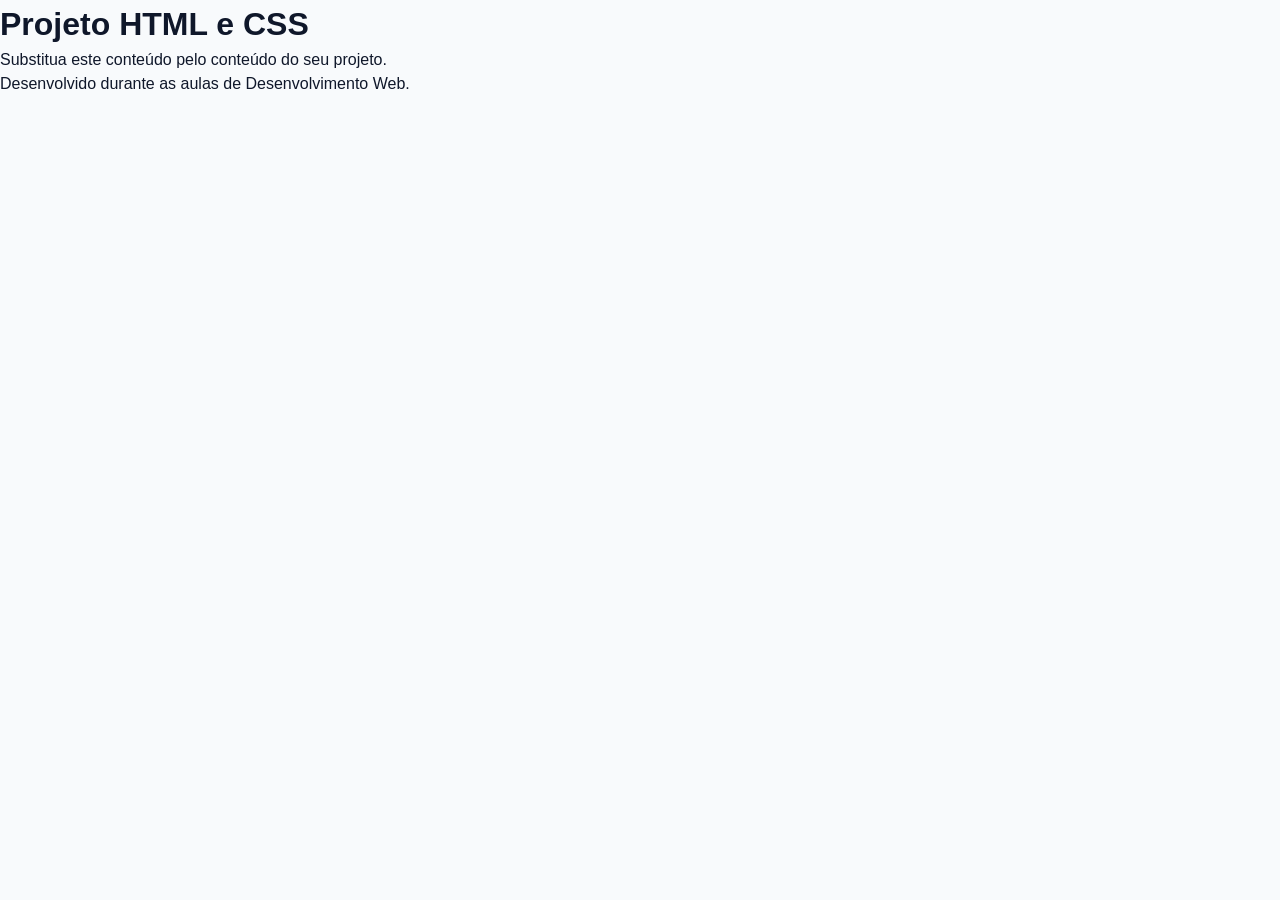
==== index.html @ 0aeafa7f "Initial commit" ====
<!doctype html>
<html lang="pt-BR">
  <head>
    <meta charset="UTF-8" />
    <meta
      name="viewport"
      content="width=device-width, initial-scale=1.0"
    />
    <title>Projeto HTML e CSS</title>
    <link
      rel="stylesheet"
      href="./css/reset.css"
    />

    <link
      rel="stylesheet"
      href="./css/global.css"
    />
  </head>

  <body>
    <header>
      <h1>Projeto HTML e CSS</h1>
    </header>

    <main>
      <p>Substitua este conteúdo pelo conteúdo do seu projeto.</p>
    </main>

    <footer>
      <p>Desenvolvido durante as aulas de Desenvolvimento Web.</p>
    </footer>
  </body>
</html>
---- css/global.css ----
:root {
  --color-background: #f8fafc;
  --color-text: #0f172a;
  --color-primary: #2563eb;
}

html {
  font-size: 100%;
}

body {
  margin: 0;
  color: var(--color-text);
  background-color: var(--color-background);
  font-family: Arial, Helvetica, sans-serif;
}
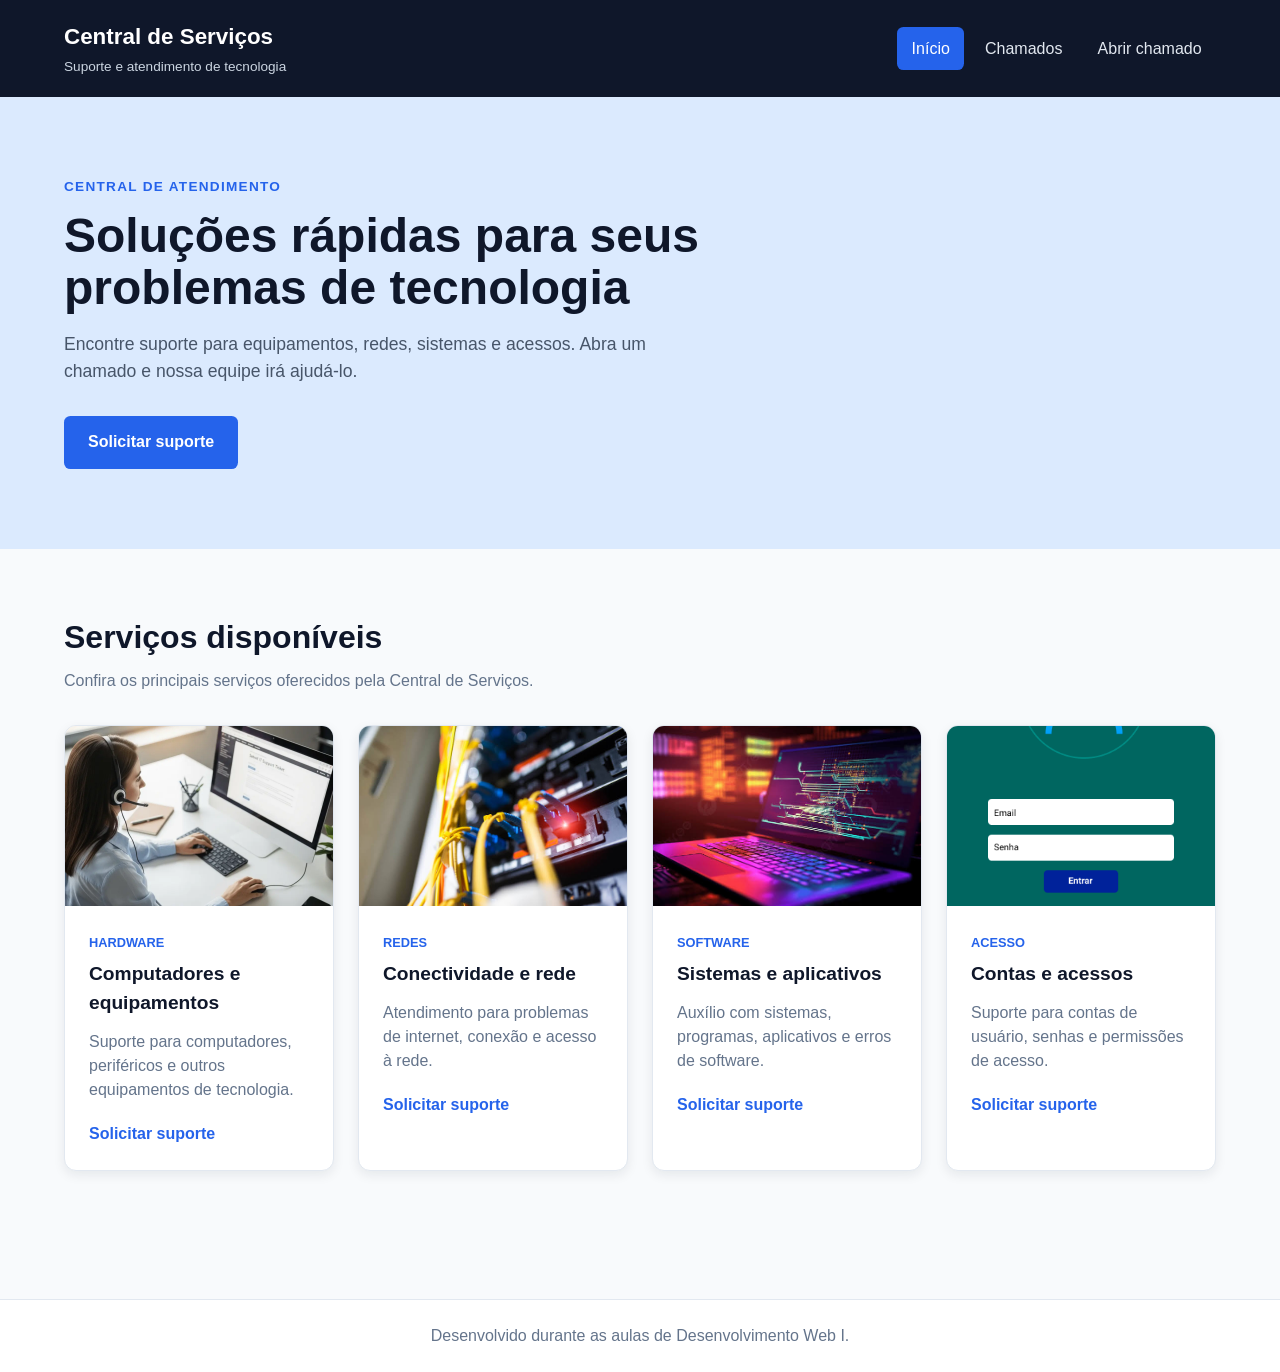
==== commit a5845c57: "Desenvolve central de serviços" ====
--- a/index.html
+++ b/index.html
@@ -6,29 +6,218 @@
       name="viewport"
       content="width=device-width, initial-scale=1.0"
     />
-    <title>Projeto HTML e CSS</title>
+
+    <title>Central de Serviços</title>
+
     <link
       rel="stylesheet"
-      href="./css/reset.css"
+      href="./assets/css/reset.css"
     />
 
     <link
       rel="stylesheet"
-      href="./css/global.css"
+      href="./assets/css/global.css"
+    />
+
+    <link
+      rel="stylesheet"
+      href="./assets/css/index.css"
     />
   </head>
 
   <body>
-    <header>
-      <h1>Projeto HTML e CSS</h1>
+    <header class="cabecalho">
+      <div class="container">
+        <div class="cabecalho-conteudo">
+          <div class="identidade">
+            <h1>Central de Serviços</h1>
+
+            <p>Suporte e atendimento de tecnologia</p>
+          </div>
+
+          <nav
+            class="menu"
+            aria-label="Navegação principal"
+          >
+            <ul>
+              <li>
+                <a
+                  href="./index.html"
+                  class="ativo"
+                >
+                  Início
+                </a>
+              </li>
+
+              <li>
+                <a href="./chamados.html">
+                  Chamados
+                </a>
+              </li>
+
+              <li>
+                <a href="./abrir-chamado.html">
+                  Abrir chamado
+                </a>
+              </li>
+            </ul>
+          </nav>
+        </div>
+      </div>
     </header>
 
     <main>
-      <p>Substitua este conteúdo pelo conteúdo do seu projeto.</p>
+      <section class="apresentacao">
+        <div class="container">
+          <div class="apresentacao-conteudo">
+            <p class="subtitulo">
+              CENTRAL DE ATENDIMENTO
+            </p>
+
+            <h2>
+              Soluções rápidas para seus problemas de
+              tecnologia
+            </h2>
+
+            <p>
+              Encontre suporte para equipamentos, redes,
+              sistemas e acessos. Abra um chamado e nossa
+              equipe irá ajudá-lo.
+            </p>
+
+            <a
+              href="./abrir-chamado.html"
+              class="botao"
+            >
+              Solicitar suporte
+            </a>
+          </div>
+        </div>
+      </section>
+
+      <section class="servicos">
+        <div class="container">
+          <div class="secao-titulo">
+            <h2>Serviços disponíveis</h2>
+
+            <p>
+              Confira os principais serviços oferecidos pela
+              Central de Serviços.
+            </p>
+          </div>
+
+          <div class="cartoes-servicos">
+            <article class="cartao-servico">
+              <img
+                src="./assets/img/computador.webp"  alt=""
+              />
+
+              <div class="cartao-conteudo">
+                <span class="categoria">
+                  Hardware
+                </span>
+
+                <h3>
+                  Computadores e equipamentos
+                </h3>
+
+                <p>
+                  Suporte para computadores, periféricos e
+                  outros equipamentos de tecnologia.
+                </p>
+
+                <a href="./abrir-chamado.html">
+                  Solicitar suporte
+                </a>
+              </div>
+            </article>
+
+            <article class="cartao-servico">
+              <img
+                src="./assets/img/rede.jpeg" alt=""
+              />
+
+              <div class="cartao-conteudo">
+                <span class="categoria">
+                  Redes
+                </span>
+
+                <h3>
+                  Conectividade e rede
+                </h3>
+
+                <p>
+                  Atendimento para problemas de internet,
+                  conexão e acesso à rede.
+                </p>
+
+                <a href="./abrir-chamado.html">
+                  Solicitar suporte
+                </a>
+              </div>
+            </article>
+
+            <article class="cartao-servico">
+              <img
+                src="./assets/img/sistemas.jpeg" alt=""
+              />
+
+              <div class="cartao-conteudo">
+                <span class="categoria">
+                  Software
+                </span>
+
+                <h3>
+                  Sistemas e aplicativos
+                </h3>
+
+                <p>
+                  Auxílio com sistemas, programas,
+                  aplicativos e erros de software.
+                </p>
+
+                <a href="./abrir-chamado.html">
+                  Solicitar suporte
+                </a>
+              </div>
+            </article>
+
+            <article class="cartao-servico">
+              <img
+                src="./assets/img/acesso.png" alt=""
+              />
+
+              <div class="cartao-conteudo">
+                <span class="categoria">
+                  Acesso
+                </span>
+
+                <h3>
+                  Contas e acessos
+                </h3>
+
+                <p>
+                  Suporte para contas de usuário, senhas e
+                  permissões de acesso.
+                </p>
+
+                <a href="./abrir-chamado.html">
+                  Solicitar suporte
+                </a>
+              </div>
+            </article>
+          </div>
+        </div>
+      </section>
     </main>
 
-    <footer>
-      <p>Desenvolvido durante as aulas de Desenvolvimento Web.</p>
+    <footer class="rodape">
+      <div class="container">
+        <p>
+          Desenvolvido durante as aulas de Desenvolvimento
+          Web I.
+        </p>
+      </div>
     </footer>
   </body>
-</html>
+</html>
--- a/assets/css/global.css
+++ b/assets/css/global.css
@@ -0,0 +1,144 @@
+:root {
+  --color-background: #f8fafc;
+  --color-text: #0f172a;
+  --color-primary: #2563eb;
+  --color-primary-dark: #1d4ed8;
+  --color-white: #ffffff;
+  --color-border: #e2e8f0;
+  --color-muted: #64748b;
+}
+
+html {
+  font-size: 100%;
+}
+
+body {
+  margin: 0;
+  color: var(--color-text);
+  background-color: var(--color-background);
+  font-family: Arial, Helvetica, sans-serif;
+}
+
+img {
+  max-width: 100%;
+  height: auto;
+}
+
+a {
+  color: inherit;
+  text-decoration: none;
+}
+
+ul {
+  margin: 0;
+  padding: 0;
+  list-style: none;
+}
+
+button,
+input,
+select,
+textarea {
+  font: inherit;
+}
+
+.container {
+  width: 90%;
+  max-width: 1200px;
+  margin: 0 auto;
+}
+
+/* Cabeçalho */
+
+.cabecalho {
+  color: var(--color-white);
+  background-color: #0f172a;
+}
+
+.cabecalho-conteudo {
+  display: flex;
+  align-items: center;
+  justify-content: space-between;
+  gap: 2rem;
+  padding: 1.25rem 0;
+}
+
+.identidade h1 {
+  font-size: 1.4rem;
+}
+
+.identidade p {
+  margin-top: 0.2rem;
+  color: #cbd5e1;
+  font-size: 0.85rem;
+}
+
+.menu ul {
+  display: flex;
+  gap: 0.4rem;
+}
+
+.menu a {
+  display: block;
+  padding: 0.6rem 0.9rem;
+  border-radius: 0.4rem;
+  color: #e2e8f0;
+}
+
+.menu a:hover,
+.menu a.ativo {
+  color: var(--color-white);
+  background-color: var(--color-primary);
+}
+
+/* Botões */
+
+.botao {
+  display: inline-block;
+  padding: 0.8rem 1.3rem;
+  color: var(--color-white);
+  background-color: var(--color-primary);
+  border: 0;
+  border-radius: 0.4rem;
+  font-weight: bold;
+  cursor: pointer;
+}
+
+.botao:hover {
+  background-color: var(--color-primary-dark);
+}
+
+/* Rodapé */
+
+.rodape {
+  margin-top: 4rem;
+  padding: 1.5rem 0;
+  color: var(--color-muted);
+  background-color: var(--color-white);
+  border-top: 1px solid var(--color-border);
+}
+
+.rodape p {
+  text-align: center;
+}
+
+/* Responsividade */
+
+@media (max-width: 700px) {
+  .cabecalho-conteudo {
+    flex-direction: column;
+    align-items: flex-start;
+  }
+
+  .menu {
+    width: 100%;
+  }
+
+  .menu ul {
+    flex-direction: column;
+  }
+
+  .menu a {
+    text-align: center;
+  }
+}
--- a/assets/css/index.css
+++ b/assets/css/index.css
@@ -0,0 +1,122 @@
+.apresentacao {
+  padding: 5rem 0;
+  background-color: #dbeafe;
+}
+
+.apresentacao-conteudo {
+  max-width: 720px;
+}
+
+.subtitulo {
+  margin-bottom: 0.75rem;
+  color: #2563eb;
+  font-size: 0.85rem;
+  font-weight: bold;
+  letter-spacing: 0.08rem;
+}
+
+.apresentacao h2 {
+  margin-bottom: 1rem;
+  font-size: 3rem;
+  line-height: 1.1;
+}
+
+.apresentacao-conteudo > p:not(.subtitulo) {
+  max-width: 600px;
+  margin-bottom: 2rem;
+  color: #475569;
+  font-size: 1.1rem;
+}
+
+.apresentacao .botao {
+  padding: 0.9rem 1.5rem;
+}
+
+.servicos {
+  padding: 4rem 0;
+}
+
+.secao-titulo {
+  margin-bottom: 2rem;
+}
+
+.secao-titulo h2 {
+  margin-bottom: 0.5rem;
+  font-size: 2rem;
+}
+
+.secao-titulo p {
+  color: #64748b;
+}
+
+.cartoes-servicos {
+  display: flex;
+  flex-wrap: wrap;
+  gap: 1.5rem;
+}
+
+.cartao-servico {
+  flex: 1 1 250px;
+  overflow: hidden;
+  background-color: #ffffff;
+  border: 1px solid #e2e8f0;
+  border-radius: 0.75rem;
+  box-shadow: 0 4px 12px rgb(15 23 42 / 8%);
+}
+
+.cartao-servico img {
+  width: 100%;
+  height: 180px;
+  object-fit: cover;
+}
+
+.cartao-conteudo {
+  padding: 1.5rem;
+}
+
+.categoria {
+  display: inline-block;
+  margin-bottom: 0.5rem;
+  color: #2563eb;
+  font-size: 0.8rem;
+  font-weight: bold;
+  text-transform: uppercase;
+}
+
+.cartao-conteudo h3 {
+  margin-bottom: 0.75rem;
+  font-size: 1.2rem;
+}
+
+.cartao-conteudo p {
+  min-height: 72px;
+  margin-bottom: 1.25rem;
+  color: #64748b;
+}
+
+.cartao-conteudo a {
+  color: #2563eb;
+  font-weight: bold;
+}
+
+.cartao-conteudo a:hover {
+  text-decoration: underline;
+}
+
+@media (max-width: 700px) {
+  .apresentacao {
+    padding: 3.5rem 0;
+  }
+
+  .apresentacao h2 {
+    font-size: 2.2rem;
+  }
+
+  .cartoes-servicos {
+    flex-direction: column;
+  }
+
+  .cartao-servico {
+    width: 100%;
+  }
+}
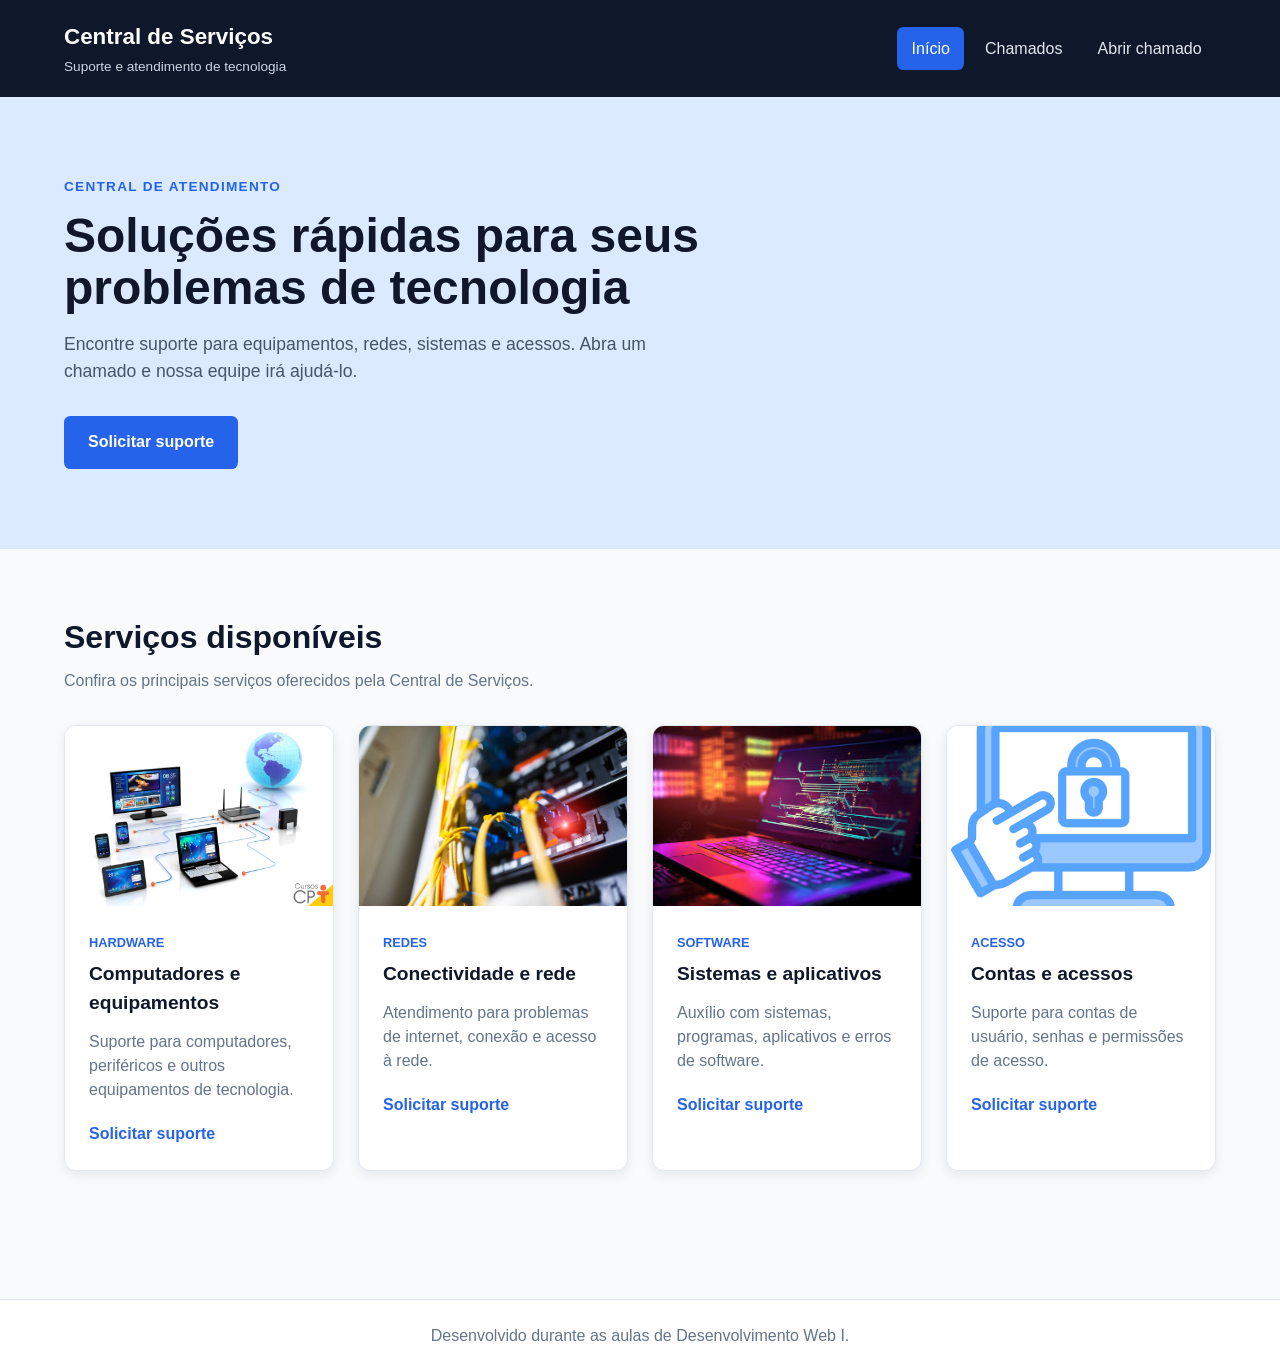
==== commit b2456428: "Adicionar imagens novamente que foram removidas sem querer" ====
--- a/index.html
+++ b/index.html
@@ -109,7 +109,7 @@
           <div class="cartoes-servicos">
             <article class="cartao-servico">
               <img
-                src="./assets/img/computador.webp"  alt=""
+                src="./assets/img/computadores.jpg"  alt=""
               />
 
               <div class="cartao-conteudo">
@@ -184,7 +184,7 @@
 
             <article class="cartao-servico">
               <img
-                src="./assets/img/acesso.png" alt=""
+                src="./assets/img/acessousuario.png" alt=""
               />
 
               <div class="cartao-conteudo">
